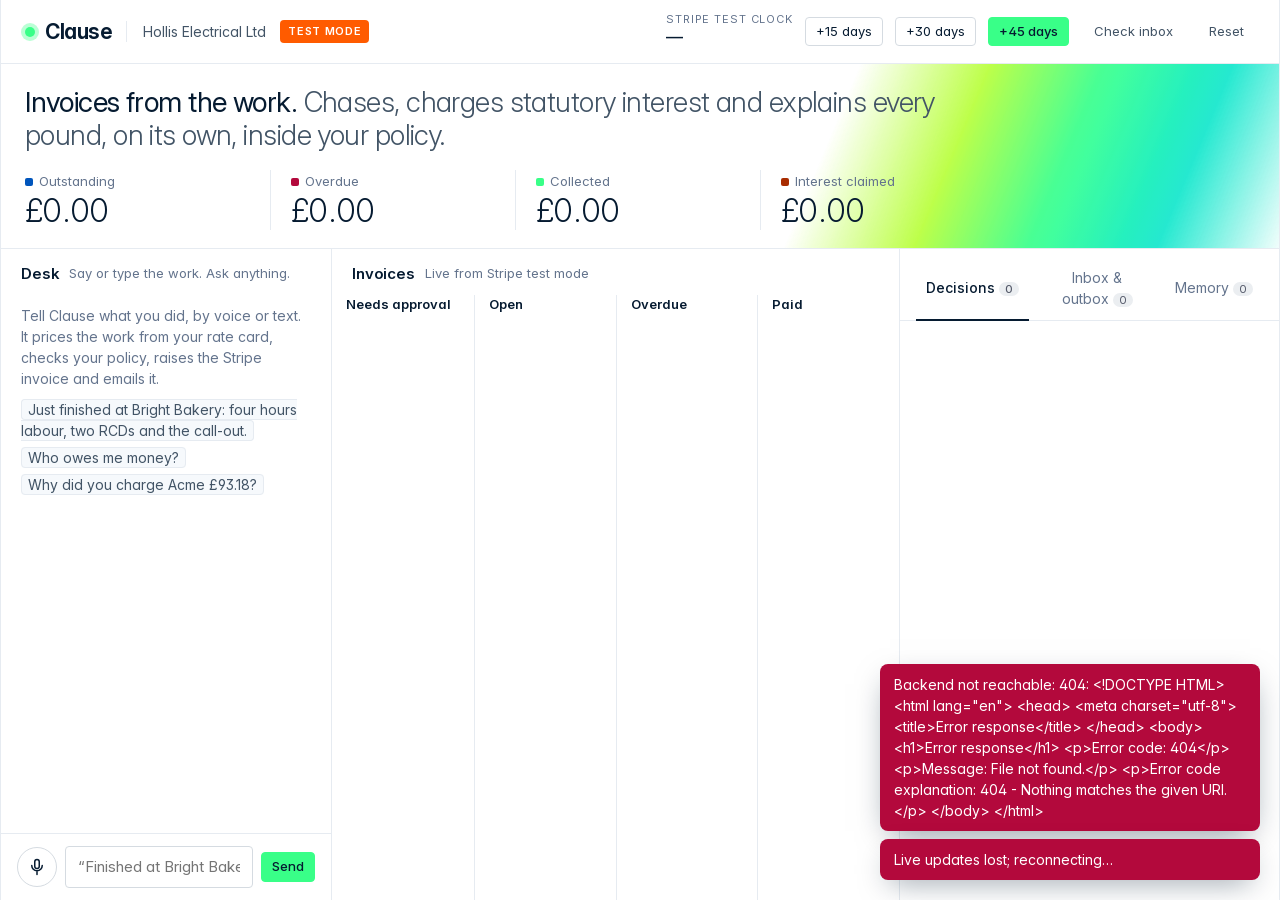
==== web/index.html @ f7844a79 "UI: Stripe-style white × neon dashboard (chat + voice, live invoice board, decisions, mail, memory, " ====
<!doctype html>
<html lang="en-GB">
<head>
  <meta charset="utf-8">
  <meta name="viewport" content="width=device-width, initial-scale=1">
  <title>Clause · Accounts receivable</title>
  <link rel="preload" href="fonts/InterVariable.woff2" as="font" type="font/woff2" crossorigin>
  <link rel="stylesheet" href="styles.css">
  <link rel="icon" href="data:image/svg+xml,<svg xmlns='http://www.w3.org/2000/svg' viewBox='0 0 16 16'><circle cx='8' cy='8' r='6' fill='%2339FF88'/></svg>">
</head>
<body>
<div class="app">
  <header class="top">
    <div class="frame">
      <div class="brand"><span class="dot"></span>Clause</div>
      <div class="business" id="business">Hollis Electrical Ltd</div>
      <span class="pill-test" title="Every pound moves in Stripe test mode">Test mode</span>
      <div class="modes" id="modes"></div>
      <div class="spacer"></div>
      <div class="clock">
        <div>
          <div class="clock-label">Stripe test clock</div>
          <div class="clock-date" id="clock">—</div>
        </div>
        <button class="btn btn-sm" data-advance="15">+15 days</button>
        <button class="btn btn-sm" data-advance="30">+30 days</button>
        <button class="btn btn-sm btn-primary" data-advance="45">+45 days</button>
      </div>
      <button class="btn btn-sm btn-ghost" id="poll">Check inbox</button>
      <button class="btn btn-sm btn-ghost" id="reset">Reset</button>
    </div>
    <div class="progress" id="progress"></div>
  </header>

  <section class="hero">
    <div class="ribbon"></div>
    <div class="frame">
      <h1 class="headline"><b>Invoices from the work.</b> <span>Chases, charges statutory interest and explains every pound, on its own, inside your policy.</span></h1>
      <div class="kpis">
        <div class="kpi" id="kpi-outstanding"><div class="kpi-label"><i style="background:var(--blue-text)"></i>Outstanding</div><div class="kpi-value">£0.00</div></div>
        <div class="kpi" id="kpi-overdue"><div class="kpi-label"><i style="background:var(--red-text)"></i>Overdue</div><div class="kpi-value">£0.00</div></div>
        <div class="kpi" id="kpi-collected"><div class="kpi-label"><i style="background:var(--neon)"></i>Collected</div><div class="kpi-value">£0.00</div></div>
        <div class="kpi" id="kpi-interest"><div class="kpi-label"><i style="background:var(--amber-text)"></i>Interest claimed</div><div class="kpi-value">£0.00</div></div>
      </div>
    </div>
  </section>

  <main class="main">
    <div class="frame">
      <section class="col">
        <div class="col-head"><span class="col-title">Desk</span><span class="col-sub">Say or type the work. Ask anything.</span></div>
        <div class="scroll"><div class="chat-list" id="chat"></div></div>
        <form class="composer" id="composer" autocomplete="off">
          <button type="button" class="mic" id="mic" title="Hold a voice note (en-GB)">
            <svg viewBox="0 0 24 24" fill="none" stroke="currentColor" stroke-width="2" stroke-linecap="round" stroke-linejoin="round"><rect x="9" y="2" width="6" height="12" rx="3"/><path d="M5 10a7 7 0 0 0 14 0M12 17v5"/></svg>
          </button>
          <input id="input" placeholder="“Finished at Bright Bakery, four hours labour…”">
          <button class="btn btn-primary btn-sm" type="submit">Send</button>
        </form>
      </section>

      <section class="col">
        <div class="col-head"><span class="col-title">Invoices</span><span class="col-sub">Live from Stripe test mode</span></div>
        <div class="board" id="board">
          <div class="lane" data-lane="approval"><div class="lane-head"><span class="lane-title">Needs approval</span><span class="lane-total" data-total></span></div><div class="scroll"><div class="lane-body" data-body></div></div></div>
          <div class="lane" data-lane="open"><div class="lane-head"><span class="lane-title">Open</span><span class="lane-total" data-total></span></div><div class="scroll"><div class="lane-body" data-body></div></div></div>
          <div class="lane" data-lane="overdue"><div class="lane-head"><span class="lane-title">Overdue</span><span class="lane-total" data-total></span></div><div class="scroll"><div class="lane-body" data-body></div></div></div>
          <div class="lane" data-lane="paid"><div class="lane-head"><span class="lane-title">Paid</span><span class="lane-total" data-total></span></div><div class="scroll"><div class="lane-body" data-body></div></div></div>
        </div>
      </section>

      <section class="col">
        <div class="tabs" id="tabs">
          <button class="tab on" data-tab="timeline">Decisions<span class="count" id="count-timeline">0</span></button>
          <button class="tab" data-tab="mail">Inbox &amp; outbox<span class="count" id="count-mail">0</span></button>
          <button class="tab" data-tab="memory">Memory<span class="count" id="count-memory">0</span></button>
        </div>
        <div class="scroll">
          <div class="pane" data-pane="timeline" id="timeline"></div>
          <div class="pane hidden" data-pane="mail">
            <form class="inject" id="inject">
              <div class="row"><span class="col-sub" style="flex:1">Simulate a customer email</span>
                <select id="inject-from" style="width:auto"></select></div>
              <textarea id="inject-body" placeholder="Please go ahead and invoice the extra 3 hours and the EICR."></textarea>
              <div class="row"><input id="inject-subject" placeholder="Subject" style="flex:1;border:1px solid var(--line-strong);border-radius:4px;padding:7px 9px;font-size:13px">
                <button class="btn btn-sm" type="submit">Send to inbox</button></div>
            </form>
            <div id="mail" style="display:flex;flex-direction:column;gap:10px"></div>
          </div>
          <div class="pane hidden" data-pane="memory">
            <form class="ask" id="ask">
              <div class="row"><select id="ask-cust" style="width:auto"></select><input id="ask-q" placeholder="Ask memory: did they promise a date?"></div>
              <div id="ask-hits" style="display:grid;gap:6px"></div>
            </form>
            <div id="memory"></div>
          </div>
        </div>
      </section>
    </div>
  </main>
</div>

<dialog id="why">
  <div class="dlg-head"><div class="dlg-q" id="why-q"></div><button class="btn btn-sm btn-ghost" id="why-close" style="margin-left:auto">Close</button></div>
  <div class="dlg-body" id="why-body"></div>
</dialog>
<div class="toasts" id="toasts"></div>

<script>
  if (new URLSearchParams(location.search).has("mock")) document.write('<script src="mock.js"><\/script>');
</script>
<script src="app.js"></script>
</body>
</html>
---- web/styles.css ----
@font-face {
  font-family: "Inter var";
  src: url("fonts/InterVariable.woff2") format("woff2");
  font-weight: 100 900;
  font-display: swap;
}

:root {
  --bg: #FFFFFF; --bg-soft: #F6F9FC;
  --ink: #061B31; --ink-2: #425466; --muted: #64748D;
  --line: #E6EBF1; --line-strong: #D5DBE1;
  --neon: #39FF88; --neon-hover: #1FF076; --neon-glow: rgba(57,255,136,.35); --neon-soft: #E9FFF2;
  --green-text: #00794A;
  --lime: #B6FF3B; --aqua: #00E0C6;
  --blue-bg: #E0F0FF;  --blue-text: #0055BC;
  --red-bg: #FFE7F2;   --red-text: #B3093C;
  --amber-bg: #FCEDB9; --amber-text: #A82C00;
  --grey-bg: #EBEEF1;  --grey-text: #545969;
  --test: #FF5B00;
  --radius: 4px; --radius-card: 8px;
  --shadow-card: 0 0 0 1px rgba(6,27,49,.06), 0 2px 6px rgba(6,27,49,.06), 0 12px 24px -12px rgba(6,27,49,.12);
  --font: "Inter var", Inter, -apple-system, "Segoe UI", system-ui, sans-serif;
  --mono: ui-monospace, "SF Mono", Consolas, monospace;
  --header-h: 64px;
}

* { box-sizing: border-box; }
html, body { height: 100%; }
body {
  margin: 0; background: var(--bg); color: var(--ink);
  font: 400 15px/1.5 var(--font); font-feature-settings: "cv11", "ss01";
  -webkit-font-smoothing: antialiased; overflow: hidden;
}
button, input, select, textarea { font: inherit; color: inherit; }
a { color: var(--green-text); text-decoration: none; }
a:hover { text-decoration: underline; }
.money, .num { font-variant-numeric: tabular-nums; }
.money { font-weight: 500; }
.muted { color: var(--muted); }
.hidden { display: none !important; }

/* ---- shell: Stripe-style hairline frame ---- */
.app { display: grid; grid-template-rows: var(--header-h) auto 1fr; height: 100vh; }
.frame { max-width: 1600px; margin: 0 auto; width: 100%; border-left: 1px solid var(--line); border-right: 1px solid var(--line); }

/* ---- header ---- */
.top { border-bottom: 1px solid var(--line); background: rgba(255,255,255,.86); backdrop-filter: blur(8px); position: relative; z-index: 5; }
.top .frame { height: 100%; display: flex; align-items: center; gap: 20px; padding: 0 24px; }
.brand { display: flex; align-items: center; gap: 10px; font-weight: 650; font-size: 21px; letter-spacing: -0.02em; }
.brand .dot { width: 10px; height: 10px; border-radius: 50%; background: var(--neon); box-shadow: 0 0 0 4px var(--neon-glow); }
.business { color: var(--ink-2); font-size: 14px; padding-left: 16px; border-left: 1px solid var(--line); }
.pill-test { background: var(--test); color: #fff; font-size: 11px; font-weight: 600; letter-spacing: .06em; text-transform: uppercase; padding: 3px 8px; border-radius: var(--radius); }
.modes { display: flex; gap: 6px; }
.mode { font-size: 11px; color: var(--grey-text); background: var(--grey-bg); padding: 2px 7px; border-radius: var(--radius); font-family: var(--mono); }
.mode.on { background: var(--neon-soft); color: var(--green-text); }
.spacer { flex: 1; }
.clock { display: flex; align-items: center; gap: 12px; }
.clock-label { font-size: 11px; text-transform: uppercase; letter-spacing: .08em; color: var(--muted); line-height: 1.1; }
.clock-date { font-size: 20px; font-weight: 500; letter-spacing: -0.01em; font-variant-numeric: tabular-nums; }
.btn { border: 1px solid var(--line-strong); background: #fff; border-radius: var(--radius); padding: 7px 12px; font-size: 14px; cursor: pointer; white-space: nowrap; transition: box-shadow .15s, background .15s, border-color .15s; }
.btn:hover { border-color: var(--ink-2); }
.btn:disabled { opacity: .5; cursor: progress; }
.btn-primary { background: var(--neon); border-color: var(--neon); color: var(--ink); font-weight: 500; }
.btn-primary:hover { background: var(--neon-hover); border-color: var(--neon-hover); box-shadow: 0 0 0 4px var(--neon-glow); }
.btn-ghost { border-color: transparent; background: transparent; color: var(--ink-2); }
.btn-ghost:hover { background: var(--bg-soft); border-color: transparent; }
.btn-sm { padding: 4px 10px; font-size: 13px; }
.progress { position: absolute; left: 0; right: 0; bottom: -1px; height: 2px; overflow: hidden; }
.progress.on::after { content: ""; position: absolute; inset: 0; width: 40%; background: linear-gradient(90deg, transparent, var(--neon), var(--aqua), transparent); animation: slide 1.1s ease-in-out infinite; }
@keyframes slide { from { transform: translateX(-100%); } to { transform: translateX(260%); } }

/* ---- hero band ---- */
.hero { border-bottom: 1px solid var(--line); position: relative; overflow: hidden; }
.hero .frame { position: relative; padding: 22px 24px 18px; }
.ribbon { position: absolute; top: -200px; right: -160px; width: 820px; height: 480px; pointer-events: none;
  background: linear-gradient(115deg, transparent 30%, var(--lime) 44%, var(--neon) 56%, var(--aqua) 70%, transparent 84%);
  transform: skewY(-14deg); opacity: .85; filter: saturate(1.1); }
.headline { position: relative; font-size: 28px; line-height: 1.18; font-weight: 300; letter-spacing: -0.02em; max-width: 920px; margin: 0 0 18px; }
.headline b { font-weight: 400; color: var(--ink); }
.headline span { color: var(--ink-2); }
.kpis { position: relative; display: grid; grid-template-columns: repeat(4, minmax(0, 1fr)); max-width: 980px; }
.kpi { padding: 2px 20px 0; border-left: 1px solid var(--line); }
.kpi:first-child { padding-left: 0; border-left: 0; }
.kpi-label { font-size: 13px; color: var(--muted); display: flex; align-items: center; gap: 6px; }
.kpi-label i { width: 8px; height: 8px; border-radius: 2px; display: inline-block; }
.kpi-value { font-size: 32px; font-weight: 300; letter-spacing: -0.02em; font-variant-numeric: tabular-nums; line-height: 1.2; }
.kpi.flash .kpi-value { animation: kpiflash .9s ease-out; }
@keyframes kpiflash { 0% { text-shadow: 0 0 0 transparent; color: var(--green-text); } 100% { color: var(--ink); } }

/* ---- main grid ---- */
.main { min-height: 0; }
.main .frame { height: 100%; display: grid; grid-template-columns: 380px minmax(0, 1fr) 420px; }
.col { min-height: 0; display: flex; flex-direction: column; border-left: 1px solid var(--line); }
.col:first-child { border-left: 0; }
.col-head { display: flex; align-items: center; gap: 10px; padding: 14px 20px 10px; }
.col-title { font-size: 15px; font-weight: 600; letter-spacing: -0.01em; }
.col-sub { font-size: 13px; color: var(--muted); }
.scroll { overflow-y: auto; min-height: 0; flex: 1; }
.scroll::-webkit-scrollbar { width: 8px; }
.scroll::-webkit-scrollbar-thumb { background: var(--line); border-radius: 8px; }

/* ---- chat ---- */
.chat-list { padding: 4px 20px 16px; display: flex; flex-direction: column; gap: 10px; }
.msg { max-width: 92%; padding: 10px 13px; border-radius: 10px; font-size: 14px; line-height: 1.45; white-space: pre-wrap; animation: rise .25s ease-out; }
.msg.user { align-self: flex-end; background: var(--ink); color: #fff; border-bottom-right-radius: 3px; }
.msg.user .via { display: block; font-size: 11px; opacity: .65; margin-bottom: 2px; }
.msg.agent { align-self: flex-start; background: var(--bg-soft); border: 1px solid var(--line); border-bottom-left-radius: 3px; }
.msg.agent.thinking { color: var(--muted); }
.msg .inline-card { margin-top: 8px; }
.empty-chat { color: var(--muted); font-size: 14px; padding: 6px 0; }
.empty-chat code { font-family: var(--font); background: var(--bg-soft); border: 1px solid var(--line); padding: 1px 6px; border-radius: var(--radius); color: var(--ink-2); }
.composer { border-top: 1px solid var(--line); padding: 12px 16px; display: flex; gap: 8px; align-items: center; }
.composer input { flex: 1; min-width: 0; border: 1px solid var(--line-strong); border-radius: var(--radius); padding: 9px 12px; outline: none; }
.composer input:focus { border-color: var(--ink-2); box-shadow: 0 0 0 3px rgba(6,27,49,.06); }
.mic { width: 40px; height: 40px; border-radius: 50%; border: 1px solid var(--line-strong); background: #fff; cursor: pointer; display: grid; place-items: center; flex: none; transition: box-shadow .2s; }
.mic svg { width: 18px; height: 18px; }
.mic.on { background: var(--neon); border-color: var(--neon); animation: ring 1.2s ease-out infinite; }
@keyframes ring { 0% { box-shadow: 0 0 0 0 var(--neon-glow); } 100% { box-shadow: 0 0 0 14px rgba(57,255,136,0); } }

/* ---- board ---- */
.board { flex: 1; min-height: 0; display: grid; grid-template-columns: repeat(4, minmax(0, 1fr)); }
.lane { min-height: 0; display: flex; flex-direction: column; border-left: 1px solid var(--line); }
.lane:first-child { border-left: 0; }
.lane-head { display: flex; align-items: baseline; gap: 8px; padding: 0 14px 10px; }
.lane-title { font-size: 13px; font-weight: 600; }
.lane-total { margin-left: auto; font-size: 13px; color: var(--muted); font-variant-numeric: tabular-nums; }
.lane-body { padding: 2px 12px 16px; display: flex; flex-direction: column; gap: 10px; }
.lane-empty { font-size: 13px; color: var(--muted); padding: 10px 2px; border-top: 1px dashed var(--line); }

.card { background: #fff; border-radius: var(--radius-card); box-shadow: var(--shadow-card); padding: 13px 14px; font-size: 13px; position: relative; }
.card.glow { animation: glow 1.6s ease-out; }
@keyframes glow { 0% { box-shadow: 0 0 0 2px var(--neon), 0 0 24px 4px var(--neon-glow); } 100% { box-shadow: var(--shadow-card); } }
.card-top { display: flex; align-items: center; gap: 6px; margin-bottom: 4px; }
.card-cust { font-weight: 600; font-size: 14px; letter-spacing: -0.01em; overflow: hidden; text-overflow: ellipsis; white-space: nowrap; }
.card-amount { font-size: 22px; font-weight: 400; letter-spacing: -0.02em; font-variant-numeric: tabular-nums; margin: 2px 0 4px; }
.card-meta { color: var(--muted); font-size: 12px; display: flex; flex-wrap: wrap; gap: 4px 10px; }
.card-links { display: flex; gap: 12px; margin-top: 8px; font-size: 12px; }
.card-note { margin-top: 8px; font-size: 12px; color: var(--ink-2); background: var(--bg-soft); border-radius: var(--radius); padding: 6px 8px; }
.card-reasons { margin: 6px 0 0; padding-left: 16px; color: var(--ink-2); font-size: 12px; }
.card-actions { display: flex; gap: 8px; margin-top: 10px; }
.formula { font-family: var(--mono); font-size: 11.5px; color: var(--ink-2); margin-top: 6px; line-height: 1.4; }

.pill { display: inline-flex; align-items: center; gap: 4px; font-size: 12px; font-weight: 500; border-radius: var(--radius); padding: 1px 7px; white-space: nowrap; }
.pill::before { content: ""; width: 6px; height: 6px; border-radius: 50%; background: currentColor; opacity: .8; }
.pill.paid { background: var(--neon-soft); color: var(--green-text); }
.pill.open { background: var(--blue-bg); color: var(--blue-text); }
.pill.overdue { background: var(--red-bg); color: var(--red-text); }
.pill.approval { background: var(--amber-bg); color: var(--amber-text); }
.pill.hold, .pill.draft, .pill.void { background: var(--grey-bg); color: var(--grey-text); }
.tag { font-size: 11px; color: var(--ink-2); border: 1px solid var(--line); border-radius: var(--radius); padding: 0 6px; white-space: nowrap; }
.chip { font-family: var(--mono); font-size: 11px; border-radius: var(--radius); padding: 1px 6px; white-space: nowrap; }
.chip.auto { background: var(--neon-soft); color: var(--green-text); }
.chip.needs_approval { background: var(--amber-bg); color: var(--amber-text); }
.chip.hold { background: var(--blue-bg); color: var(--blue-text); }
.chip.deny { background: var(--red-bg); color: var(--red-text); }
.chip.none { background: var(--grey-bg); color: var(--grey-text); }

/* ---- right column tabs ---- */
.tabs { display: flex; gap: 2px; padding: 10px 16px 0; border-bottom: 1px solid var(--line); }
.tab { border: 0; background: none; padding: 8px 10px 10px; font-size: 14px; color: var(--muted); cursor: pointer; border-bottom: 2px solid transparent; margin-bottom: -1px; }
.tab.on { color: var(--ink); border-bottom-color: var(--ink); font-weight: 500; }
.tab .count { font-size: 11px; background: var(--grey-bg); color: var(--grey-text); border-radius: 10px; padding: 0 6px; margin-left: 4px; }
.pane { padding: 12px 16px 20px; display: flex; flex-direction: column; gap: 10px; }

.event { border-bottom: 1px solid var(--line); padding: 4px 2px 12px; animation: rise .3s ease-out; }
.event:last-child { border-bottom: 0; }
.event-top { display: flex; align-items: center; gap: 8px; }
.actor { width: 24px; height: 24px; border-radius: 6px; display: grid; place-items: center; font-size: 13px; background: var(--bg-soft); border: 1px solid var(--line); flex: none; }
.event-sum { font-weight: 500; font-size: 13.5px; line-height: 1.35; }
.event-meta { display: flex; flex-wrap: wrap; align-items: center; gap: 5px; margin: 6px 0 0 32px; }
.event-body { margin: 6px 0 0 32px; font-size: 12.5px; color: var(--ink-2); }
.quote { border-left: 2px solid var(--neon); padding: 2px 0 2px 9px; margin: 6px 0 0 32px; font-size: 12.5px; color: var(--ink-2); font-style: italic; }
.why-btn { margin-left: auto; }
.when { font-size: 11.5px; color: var(--muted); font-variant-numeric: tabular-nums; }

.mail { border: 1px solid var(--line); border-radius: var(--radius-card); padding: 10px 12px; font-size: 13px; animation: rise .3s ease-out; }
.mail-top { display: flex; gap: 8px; align-items: center; }
.dir { font-size: 11px; font-weight: 600; border-radius: var(--radius); padding: 1px 6px; }
.dir.in { background: var(--blue-bg); color: var(--blue-text); }
.dir.out { background: var(--neon-soft); color: var(--green-text); }
.mail-subj { font-weight: 500; overflow: hidden; text-overflow: ellipsis; white-space: nowrap; }
.mail-who { font-size: 12px; color: var(--muted); }
.mail-body { margin-top: 6px; white-space: pre-wrap; color: var(--ink-2); font-size: 12.5px; max-height: 4.4em; overflow: hidden; cursor: pointer; }
.mail-body.open { max-height: none; }
.inject { border: 1px dashed var(--line-strong); border-radius: var(--radius-card); padding: 10px 12px; display: grid; gap: 8px; }
.inject textarea, .inject select, .ask input, .ask select { border: 1px solid var(--line-strong); border-radius: var(--radius); padding: 7px 9px; font-size: 13px; width: 100%; }
.inject textarea { min-height: 54px; resize: vertical; }
.row { display: flex; gap: 8px; align-items: center; }

.mem { display: grid; grid-template-columns: 68px 1fr; gap: 8px; font-size: 12.5px; padding: 6px 0; border-bottom: 1px solid var(--line); animation: rise .3s ease-out; }
.op { font-family: var(--mono); font-size: 11px; border-radius: var(--radius); padding: 1px 6px; text-align: center; height: fit-content; }
.op.remember { background: var(--neon-soft); color: var(--green-text); }
.op.recall { background: var(--blue-bg); color: var(--blue-text); }
.op.improve { background: var(--amber-bg); color: var(--amber-text); }
.op.forget { background: var(--red-bg); color: var(--red-text); }
.mem-cust { font-weight: 500; }
.mem-detail { color: var(--ink-2); overflow-wrap: anywhere; }
.ask { display: grid; gap: 8px; padding: 10px 12px; border: 1px solid var(--line); border-radius: var(--radius-card); background: var(--bg-soft); }
.hit { font-size: 12.5px; color: var(--ink-2); border-left: 2px solid var(--aqua); padding-left: 8px; }

/* ---- why modal ---- */
dialog { border: 0; border-radius: 12px; padding: 0; width: min(720px, 92vw); box-shadow: 0 30px 80px -20px rgba(6,27,49,.35), 0 0 0 1px rgba(6,27,49,.06); }
dialog::backdrop { background: rgba(6,27,49,.25); backdrop-filter: blur(2px); }
.dlg-head { padding: 18px 22px 0; display: flex; align-items: flex-start; gap: 12px; }
.dlg-q { font-size: 20px; font-weight: 300; letter-spacing: -0.02em; line-height: 1.25; }
.dlg-body { padding: 14px 22px 22px; max-height: 70vh; overflow-y: auto; }
.answer { font-size: 15px; line-height: 1.55; white-space: pre-wrap; border-left: 3px solid var(--neon); padding-left: 14px; }
.dlg-section { margin-top: 18px; font-size: 12px; text-transform: uppercase; letter-spacing: .08em; color: var(--muted); }
.rec { font-size: 12.5px; color: var(--ink-2); padding: 6px 0; border-bottom: 1px solid var(--line); }

/* ---- toasts ---- */
.toasts { position: fixed; right: 20px; bottom: 20px; display: flex; flex-direction: column; gap: 8px; z-index: 50; }
.toast { background: var(--ink); color: #fff; padding: 10px 14px; border-radius: 8px; font-size: 14px; box-shadow: 0 10px 30px -10px rgba(6,27,49,.5); animation: rise .25s ease-out; max-width: 380px; }
.toast.money { background: var(--neon); color: var(--ink); font-weight: 500; }
.toast.error { background: var(--red-text); }

@keyframes rise { from { opacity: 0; transform: translateY(6px); } to { opacity: 1; transform: none; } }
@media (prefers-reduced-motion: reduce) { *, *::before, *::after { animation: none !important; transition: none !important; } }
@media (max-width: 1200px) {
  body { overflow: auto; }
  .app { height: auto; }
  .main .frame { grid-template-columns: 1fr; }
  .col { border-left: 0; border-top: 1px solid var(--line); max-height: 80vh; }
  .board { grid-template-columns: repeat(2, minmax(0, 1fr)); }
  .kpis { grid-template-columns: repeat(2, minmax(0, 1fr)); row-gap: 12px; }
}

/* ---- layout tightening (1440 px recordings) ---- */
.top .frame { gap: 14px; }
.business, .pill-test, .mode, .clock-date, .clock-label, .btn, .lane-title, .lane-total { white-space: nowrap; }
.clock-date { font-size: 17px; }
.main .frame { grid-template-columns: 330px minmax(0, 1fr) 380px; }
.card { padding: 12px; }
.card-cust { white-space: normal; overflow: visible; line-height: 1.25; }
.card-top { align-items: flex-start; }
.card-amount { font-size: 20px; }
.card-links { flex-wrap: wrap; gap: 4px 10px; }
.lane-head { flex-wrap: wrap; }
.lane-total { font-size: 12px; }
@media (max-width: 1560px) { .modes { display: none; } }
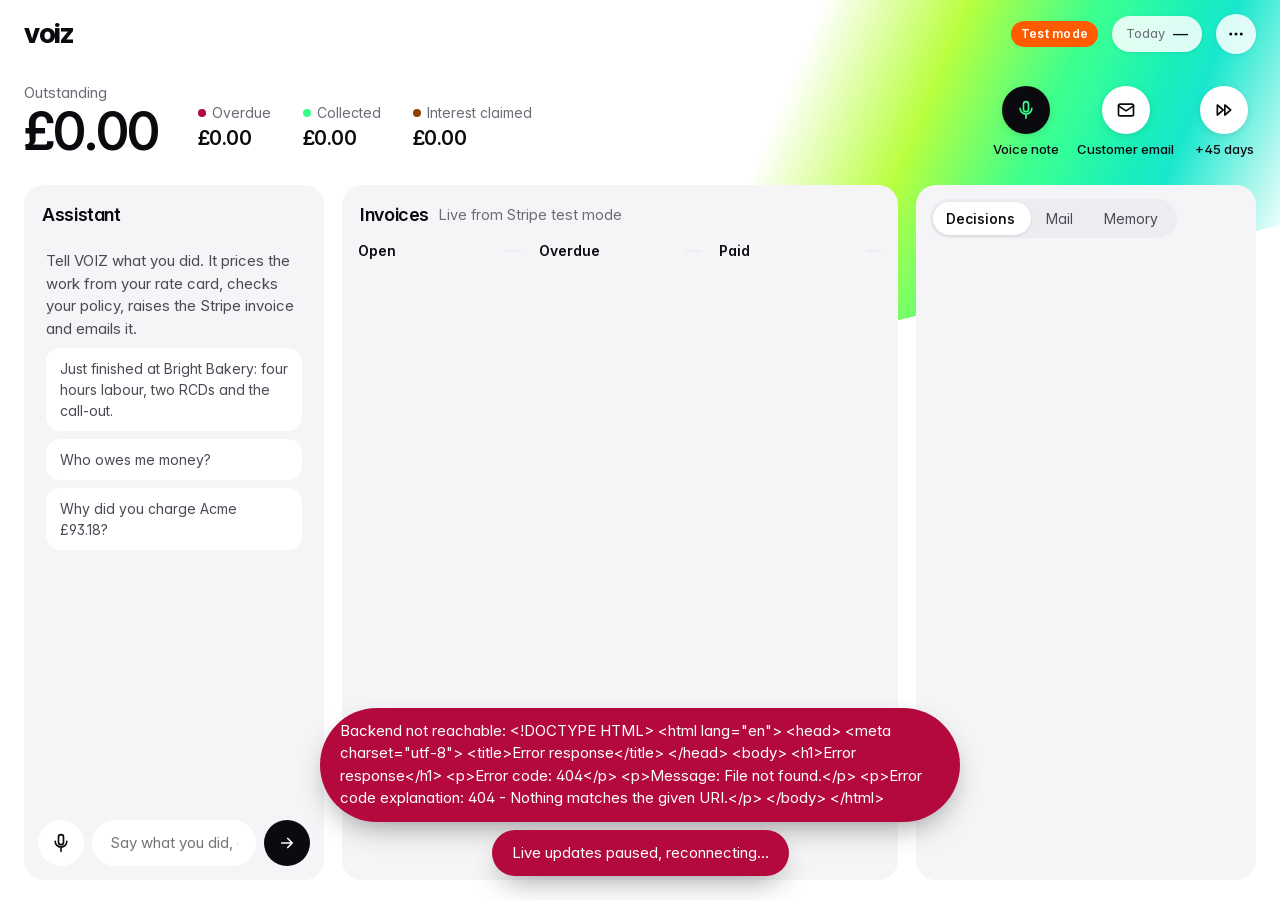
==== commit 795051d6: "UI v2: voiz wordmark, neon gradient strip, calmer three-column layout Assistant | Invoices (approval" ====
--- a/web/index.html
+++ b/web/index.html
@@ -3,108 +3,119 @@
 <head>
   <meta charset="utf-8">
   <meta name="viewport" content="width=device-width, initial-scale=1">
-  <title>Clause · Accounts receivable</title>
+  <title>VOIZ · Accounts receivable</title>
   <link rel="preload" href="fonts/InterVariable.woff2" as="font" type="font/woff2" crossorigin>
   <link rel="stylesheet" href="styles.css">
-  <link rel="icon" href="data:image/svg+xml,<svg xmlns='http://www.w3.org/2000/svg' viewBox='0 0 16 16'><circle cx='8' cy='8' r='6' fill='%2339FF88'/></svg>">
+  <link rel="icon" href="data:image/svg+xml,<svg xmlns='http://www.w3.org/2000/svg' viewBox='0 0 32 32'><rect width='32' height='32' rx='7' fill='%230B0B0F'/><text x='16' y='23' text-anchor='middle' font-family='Inter,Segoe UI,Arial' font-weight='800' font-size='21' fill='%2339FF88'>v</text></svg>">
 </head>
 <body>
+<div class="ribbon" aria-hidden="true"></div>
 <div class="app">
-  <header class="top">
-    <div class="frame">
-      <div class="brand"><span class="dot"></span>Clause</div>
-      <div class="business" id="business">Hollis Electrical Ltd</div>
-      <span class="pill-test" title="Every pound moves in Stripe test mode">Test mode</span>
-      <div class="modes" id="modes"></div>
-      <div class="spacer"></div>
-      <div class="clock">
-        <div>
-          <div class="clock-label">Stripe test clock</div>
-          <div class="clock-date" id="clock">—</div>
-        </div>
-        <button class="btn btn-sm" data-advance="15">+15 days</button>
-        <button class="btn btn-sm" data-advance="30">+30 days</button>
-        <button class="btn btn-sm btn-primary" data-advance="45">+45 days</button>
-      </div>
-      <button class="btn btn-sm btn-ghost" id="poll">Check inbox</button>
-      <button class="btn btn-sm btn-ghost" id="reset">Reset</button>
+  <header class="bar">
+    <div class="brand"><span class="wordmark" aria-label="VOIZ">voiz</span><span class="biz" id="business"></span></div>
+    <div class="grow"></div>
+    <span class="test" title="Every pound moves in Stripe test mode">Test mode</span>
+    <div class="clock-pill" title="Stripe Test Clock: simulated date"><small>Today</small><span id="clock">—</span></div>
+    <button class="icon-btn" id="menu-btn" aria-haspopup="menu" aria-expanded="false" aria-label="More">
+      <svg viewBox="0 0 24 24" fill="currentColor" aria-hidden="true"><circle cx="5" cy="12" r="2"/><circle cx="12" cy="12" r="2"/><circle cx="19" cy="12" r="2"/></svg>
+    </button>
+    <div class="menu" id="menu" role="menu" hidden>
+      <button role="menuitem" id="m-inbox">Check inbox now</button>
+      <button role="menuitem" data-advance="15">Skip ahead 15 days</button>
+      <button role="menuitem" data-advance="30">Skip ahead 30 days</button>
+      <button role="menuitem" id="m-reset">Reset demo</button>
+      <div class="status" id="status"></div>
     </div>
-    <div class="progress" id="progress"></div>
   </header>
 
-  <section class="hero">
-    <div class="ribbon"></div>
-    <div class="frame">
-      <h1 class="headline"><b>Invoices from the work.</b> <span>Chases, charges statutory interest and explains every pound, on its own, inside your policy.</span></h1>
-      <div class="kpis">
-        <div class="kpi" id="kpi-outstanding"><div class="kpi-label"><i style="background:var(--blue-text)"></i>Outstanding</div><div class="kpi-value">£0.00</div></div>
-        <div class="kpi" id="kpi-overdue"><div class="kpi-label"><i style="background:var(--red-text)"></i>Overdue</div><div class="kpi-value">£0.00</div></div>
-        <div class="kpi" id="kpi-collected"><div class="kpi-label"><i style="background:var(--neon)"></i>Collected</div><div class="kpi-value">£0.00</div></div>
-        <div class="kpi" id="kpi-interest"><div class="kpi-label"><i style="background:var(--amber-text)"></i>Interest claimed</div><div class="kpi-value">£0.00</div></div>
-      </div>
+  <section class="hero" aria-label="Summary">
+    <div>
+      <div class="hero-label">Outstanding</div>
+      <div class="hero-value" id="kpi-outstanding">£0.00</div>
+    </div>
+    <div class="stats">
+      <div><div class="stat-label"><i style="background:var(--red)"></i>Overdue</div><div class="stat-value" id="kpi-overdue">£0.00</div></div>
+      <div><div class="stat-label"><i style="background:var(--neon)"></i>Collected</div><div class="stat-value" id="kpi-collected">£0.00</div></div>
+      <div><div class="stat-label"><i style="background:var(--amber)"></i>Interest claimed</div><div class="stat-value" id="kpi-interest">£0.00</div></div>
+    </div>
+    <div class="actions">
+      <button class="act primary" id="act-voice"><span class="act-ic"><svg viewBox="0 0 24 24" fill="none" stroke="currentColor" stroke-width="2" stroke-linecap="round" aria-hidden="true"><rect x="9" y="2" width="6" height="12" rx="3"/><path d="M5 10a7 7 0 0 0 14 0M12 17v5"/></svg></span>Voice note</button>
+      <button class="act" id="act-email"><span class="act-ic"><svg viewBox="0 0 24 24" fill="none" stroke="currentColor" stroke-width="2" stroke-linecap="round" stroke-linejoin="round" aria-hidden="true"><rect x="3" y="5" width="18" height="14" rx="2"/><path d="m3 7 9 6 9-6"/></svg></span>Customer email</button>
+      <button class="act" data-advance="45"><span class="act-ic"><svg viewBox="0 0 24 24" fill="none" stroke="currentColor" stroke-width="2" stroke-linecap="round" stroke-linejoin="round" aria-hidden="true"><path d="m4 6 7 6-7 6zM13 6l7 6-7 6z"/></svg></span>+45 days</button>
     </div>
   </section>
 
-  <main class="main">
-    <div class="frame">
-      <section class="col">
-        <div class="col-head"><span class="col-title">Desk</span><span class="col-sub">Say or type the work. Ask anything.</span></div>
-        <div class="scroll"><div class="chat-list" id="chat"></div></div>
-        <form class="composer" id="composer" autocomplete="off">
-          <button type="button" class="mic" id="mic" title="Hold a voice note (en-GB)">
-            <svg viewBox="0 0 24 24" fill="none" stroke="currentColor" stroke-width="2" stroke-linecap="round" stroke-linejoin="round"><rect x="9" y="2" width="6" height="12" rx="3"/><path d="M5 10a7 7 0 0 0 14 0M12 17v5"/></svg>
-          </button>
-          <input id="input" placeholder="“Finished at Bright Bakery, four hours labour…”">
-          <button class="btn btn-primary btn-sm" type="submit">Send</button>
-        </form>
-      </section>
+  <div class="cols three">
+    <section class="panel" aria-labelledby="desk-title">
+      <div class="panel-head"><h2 id="desk-title">Assistant</h2></div>
+      <div class="scroll"><div class="chat" id="chat" aria-live="polite"></div></div>
+      <form class="composer" id="composer" autocomplete="off">
+        <button type="button" class="mic" id="mic" aria-label="Record a voice note">
+          <svg viewBox="0 0 24 24" fill="none" stroke="currentColor" stroke-width="2" stroke-linecap="round" aria-hidden="true"><rect x="9" y="2" width="6" height="12" rx="3"/><path d="M5 10a7 7 0 0 0 14 0M12 17v5"/></svg>
+        </button>
+        <label class="sr" for="input">Message</label>
+        <input id="input" placeholder="Say what you did, or ask">
+        <button class="send" type="submit" aria-label="Send">
+          <svg viewBox="0 0 24 24" fill="none" stroke="currentColor" stroke-width="2.2" stroke-linecap="round" stroke-linejoin="round" aria-hidden="true"><path d="M5 12h14M13 6l6 6-6 6"/></svg>
+        </button>
+      </form>
+    </section>
 
-      <section class="col">
-        <div class="col-head"><span class="col-title">Invoices</span><span class="col-sub">Live from Stripe test mode</span></div>
-        <div class="board" id="board">
-          <div class="lane" data-lane="approval"><div class="lane-head"><span class="lane-title">Needs approval</span><span class="lane-total" data-total></span></div><div class="scroll"><div class="lane-body" data-body></div></div></div>
-          <div class="lane" data-lane="open"><div class="lane-head"><span class="lane-title">Open</span><span class="lane-total" data-total></span></div><div class="scroll"><div class="lane-body" data-body></div></div></div>
-          <div class="lane" data-lane="overdue"><div class="lane-head"><span class="lane-title">Overdue</span><span class="lane-total" data-total></span></div><div class="scroll"><div class="lane-body" data-body></div></div></div>
-          <div class="lane" data-lane="paid"><div class="lane-head"><span class="lane-title">Paid</span><span class="lane-total" data-total></span></div><div class="scroll"><div class="lane-body" data-body></div></div></div>
+    <section class="panel" aria-labelledby="inv-title">
+      <div class="panel-head"><h2 id="inv-title">Invoices</h2><span class="d-sub">Live from Stripe test mode</span></div>
+      <div class="approvals-strip" id="approvals"></div>
+      <div class="board" id="board">
+        <div class="lane" data-lane="open"><div class="lane-head"><span>Open</span><span class="lane-n" data-n></span></div><div class="lane-body" data-body></div></div>
+        <div class="lane" data-lane="overdue"><div class="lane-head"><span>Overdue</span><span class="lane-n" data-n></span></div><div class="lane-body" data-body></div></div>
+        <div class="lane" data-lane="paid"><div class="lane-head"><span>Paid</span><span class="lane-n" data-n></span></div><div class="lane-body" data-body></div></div>
+      </div>
+    </section>
+
+    <section class="panel side" aria-label="Activity, mail and memory">
+      <div class="seg" role="tablist" id="tabs">
+        <button role="tab" aria-selected="true" data-tab="activity">Decisions<span class="n" id="n-activity"></span></button>
+        <button role="tab" aria-selected="false" data-tab="mail">Mail<span class="n" id="n-mail"></span></button>
+        <button role="tab" aria-selected="false" data-tab="memory">Memory<span class="n" id="n-memory"></span></button>
+      </div>
+      <div class="pane" data-pane="activity">
+        <div class="scroll"><ul class="list" id="activity"></ul></div>
+      </div>
+      <div class="pane" data-pane="mail" hidden>
+        <div class="scroll">
+          <form class="card-form" id="inject">
+            <label>From customer<select id="inject-from"></select></label>
+            <label>Email<textarea id="inject-body" placeholder="Please go ahead and invoice the extra 3 hours and the EICR."></textarea></label>
+            <button class="btn neon sm" type="submit" style="justify-self:start">Deliver to inbox</button>
+          </form>
+          <ul class="list" id="mail"></ul>
         </div>
-      </section>
-
-      <section class="col">
-        <div class="tabs" id="tabs">
-          <button class="tab on" data-tab="timeline">Decisions<span class="count" id="count-timeline">0</span></button>
-          <button class="tab" data-tab="mail">Inbox &amp; outbox<span class="count" id="count-mail">0</span></button>
-          <button class="tab" data-tab="memory">Memory<span class="count" id="count-memory">0</span></button>
+      </div>
+      <div class="pane" data-pane="memory" hidden>
+        <div class="scroll">
+          <form class="card-form" id="ask">
+            <label>Customer<select id="ask-cust"></select></label>
+            <label>Ask memory<input id="ask-q" placeholder="Did they promise a date?"></label>
+            <div id="ask-hits" style="display:grid;gap:6px"></div>
+          </form>
+          <ul class="list" id="memory"></ul>
         </div>
-        <div class="scroll">
-          <div class="pane" data-pane="timeline" id="timeline"></div>
-          <div class="pane hidden" data-pane="mail">
-            <form class="inject" id="inject">
-              <div class="row"><span class="col-sub" style="flex:1">Simulate a customer email</span>
-                <select id="inject-from" style="width:auto"></select></div>
-              <textarea id="inject-body" placeholder="Please go ahead and invoice the extra 3 hours and the EICR."></textarea>
-              <div class="row"><input id="inject-subject" placeholder="Subject" style="flex:1;border:1px solid var(--line-strong);border-radius:4px;padding:7px 9px;font-size:13px">
-                <button class="btn btn-sm" type="submit">Send to inbox</button></div>
-            </form>
-            <div id="mail" style="display:flex;flex-direction:column;gap:10px"></div>
-          </div>
-          <div class="pane hidden" data-pane="memory">
-            <form class="ask" id="ask">
-              <div class="row"><select id="ask-cust" style="width:auto"></select><input id="ask-q" placeholder="Ask memory: did they promise a date?"></div>
-              <div id="ask-hits" style="display:grid;gap:6px"></div>
-            </form>
-            <div id="memory"></div>
-          </div>
-        </div>
-      </section>
-    </div>
-  </main>
+      </div>
+    </section>
+  </div>
 </div>
 
-<dialog id="why">
-  <div class="dlg-head"><div class="dlg-q" id="why-q"></div><button class="btn btn-sm btn-ghost" id="why-close" style="margin-left:auto">Close</button></div>
-  <div class="dlg-body" id="why-body"></div>
-</dialog>
-<div class="toasts" id="toasts"></div>
+<div class="scrim" id="scrim" hidden></div>
+<aside class="drawer" id="drawer" role="dialog" aria-modal="true" aria-labelledby="drawer-title" hidden>
+  <div class="drawer-head">
+    <div class="d-sub" id="drawer-title"></div>
+    <div class="grow"></div>
+    <button class="icon-btn" id="drawer-close" aria-label="Close">
+      <svg viewBox="0 0 24 24" fill="none" stroke="currentColor" stroke-width="2.2" stroke-linecap="round" aria-hidden="true"><path d="M6 6l12 12M18 6 6 18"/></svg>
+    </button>
+  </div>
+  <div class="drawer-body" id="drawer-body"></div>
+</aside>
+<div class="toasts" id="toasts" aria-live="polite"></div>
 
 <script>
   if (new URLSearchParams(location.search).has("mock")) document.write('<script src="mock.js"><\/script>');
--- a/web/styles.css
+++ b/web/styles.css
@@ -6,235 +6,269 @@
 }
 
 :root {
-  --bg: #FFFFFF; --bg-soft: #F6F9FC;
-  --ink: #061B31; --ink-2: #425466; --muted: #64748D;
-  --line: #E6EBF1; --line-strong: #D5DBE1;
-  --neon: #39FF88; --neon-hover: #1FF076; --neon-glow: rgba(57,255,136,.35); --neon-soft: #E9FFF2;
-  --green-text: #00794A;
-  --lime: #B6FF3B; --aqua: #00E0C6;
-  --blue-bg: #E0F0FF;  --blue-text: #0055BC;
-  --red-bg: #FFE7F2;   --red-text: #B3093C;
-  --amber-bg: #FCEDB9; --amber-text: #A82C00;
-  --grey-bg: #EBEEF1;  --grey-text: #545969;
+  --bg: #FFFFFF;
+  --surface: #F5F5F7;
+  --surface-2: #EDEDF1;
+  --ink: #0B0B0F;
+  --ink-2: #4A4A55;
+  --muted: #6B6B78;            /* 5.0:1 on white */
+  --line: #EBEBF0;
+  --neon: #39FF88;
+  --neon-hover: #1FF076;
+  --neon-soft: #E6FFF0;
+  --green: #00794A;            /* green text on white, 5.5:1 */
+  --red: #B3093C;   --red-bg: #FFECF1;
+  --amber: #8F4200; --amber-bg: #FFF2D9;
+  --blue: #1F4FD1;  --blue-bg: #EAF0FF;
+  --grey-bg: #EFEFF3;
   --test: #FF5B00;
-  --radius: 4px; --radius-card: 8px;
-  --shadow-card: 0 0 0 1px rgba(6,27,49,.06), 0 2px 6px rgba(6,27,49,.06), 0 12px 24px -12px rgba(6,27,49,.12);
+  --r-card: 20px; --r-btn: 999px;
+  --shadow-sheet: -24px 0 60px -20px rgba(11,11,15,.25);
   --font: "Inter var", Inter, -apple-system, "Segoe UI", system-ui, sans-serif;
   --mono: ui-monospace, "SF Mono", Consolas, monospace;
-  --header-h: 64px;
 }
 
 * { box-sizing: border-box; }
 html, body { height: 100%; }
 body {
   margin: 0; background: var(--bg); color: var(--ink);
-  font: 400 15px/1.5 var(--font); font-feature-settings: "cv11", "ss01";
-  -webkit-font-smoothing: antialiased; overflow: hidden;
+  font: 400 16px/1.5 var(--font); font-feature-settings: "cv11", "ss01";
+  -webkit-font-smoothing: antialiased;
 }
 button, input, select, textarea { font: inherit; color: inherit; }
-a { color: var(--green-text); text-decoration: none; }
-a:hover { text-decoration: underline; }
-.money, .num { font-variant-numeric: tabular-nums; }
-.money { font-weight: 500; }
-.muted { color: var(--muted); }
-.hidden { display: none !important; }
-
-/* ---- shell: Stripe-style hairline frame ---- */
-.app { display: grid; grid-template-rows: var(--header-h) auto 1fr; height: 100vh; }
-.frame { max-width: 1600px; margin: 0 auto; width: 100%; border-left: 1px solid var(--line); border-right: 1px solid var(--line); }
-
-/* ---- header ---- */
-.top { border-bottom: 1px solid var(--line); background: rgba(255,255,255,.86); backdrop-filter: blur(8px); position: relative; z-index: 5; }
-.top .frame { height: 100%; display: flex; align-items: center; gap: 20px; padding: 0 24px; }
-.brand { display: flex; align-items: center; gap: 10px; font-weight: 650; font-size: 21px; letter-spacing: -0.02em; }
-.brand .dot { width: 10px; height: 10px; border-radius: 50%; background: var(--neon); box-shadow: 0 0 0 4px var(--neon-glow); }
-.business { color: var(--ink-2); font-size: 14px; padding-left: 16px; border-left: 1px solid var(--line); }
-.pill-test { background: var(--test); color: #fff; font-size: 11px; font-weight: 600; letter-spacing: .06em; text-transform: uppercase; padding: 3px 8px; border-radius: var(--radius); }
-.modes { display: flex; gap: 6px; }
-.mode { font-size: 11px; color: var(--grey-text); background: var(--grey-bg); padding: 2px 7px; border-radius: var(--radius); font-family: var(--mono); }
-.mode.on { background: var(--neon-soft); color: var(--green-text); }
-.spacer { flex: 1; }
-.clock { display: flex; align-items: center; gap: 12px; }
-.clock-label { font-size: 11px; text-transform: uppercase; letter-spacing: .08em; color: var(--muted); line-height: 1.1; }
-.clock-date { font-size: 20px; font-weight: 500; letter-spacing: -0.01em; font-variant-numeric: tabular-nums; }
-.btn { border: 1px solid var(--line-strong); background: #fff; border-radius: var(--radius); padding: 7px 12px; font-size: 14px; cursor: pointer; white-space: nowrap; transition: box-shadow .15s, background .15s, border-color .15s; }
-.btn:hover { border-color: var(--ink-2); }
+button { cursor: pointer; }
+a { color: var(--green); }
+:focus-visible { outline: 3px solid var(--ink); outline-offset: 2px; border-radius: 8px; }
+.num, .amt { font-variant-numeric: tabular-nums; }
+.sr { position: absolute; width: 1px; height: 1px; overflow: hidden; clip: rect(0 0 0 0); white-space: nowrap; }
+[hidden] { display: none !important; }
+
+/* ---------- page frame ---------- */
+.app { display: grid; grid-template-rows: auto auto 1fr; height: 100vh; max-width: 1240px; margin: 0 auto; padding: 0 28px; }
+
+.bar { display: flex; align-items: center; gap: 14px; height: 68px; }
+.brand { display: flex; align-items: center; gap: 10px; font-weight: 650; font-size: 22px; letter-spacing: -0.03em; }
+.brand .dot { width: 12px; height: 12px; border-radius: 50%; background: var(--neon); box-shadow: 0 0 0 5px var(--neon-soft); }
+.biz { font-weight: 450; font-size: 15px; color: var(--muted); letter-spacing: 0; margin-left: 4px; }
+.grow { flex: 1; }
+.test { font-size: 12px; font-weight: 600; color: #fff; background: var(--test); border-radius: var(--r-btn); padding: 4px 10px; letter-spacing: .02em; }
+.clock-pill { display: inline-flex; align-items: center; gap: 8px; background: var(--surface); border-radius: var(--r-btn); padding: 7px 14px; font-size: 15px; font-weight: 500; }
+.clock-pill small { color: var(--muted); font-weight: 400; font-size: 13px; }
+.icon-btn { width: 40px; height: 40px; border-radius: 50%; border: 0; background: var(--surface); display: grid; place-items: center; }
+.icon-btn:hover { background: var(--surface-2); }
+.icon-btn svg { width: 18px; height: 18px; }
+.menu { position: absolute; right: 28px; top: 62px; background: #fff; border-radius: 16px; box-shadow: 0 20px 50px -12px rgba(11,11,15,.25), 0 0 0 1px var(--line); padding: 8px; min-width: 260px; z-index: 30; }
+.menu button { display: block; width: 100%; text-align: left; border: 0; background: none; padding: 10px 12px; border-radius: 10px; font-size: 15px; }
+.menu button:hover { background: var(--surface); }
+.menu .status { padding: 8px 12px 6px; font-size: 13px; color: var(--muted); border-top: 1px solid var(--line); margin-top: 6px; display: grid; gap: 4px; }
+.menu .status b { color: var(--ink); font-weight: 500; }
+
+/* ---------- hero ---------- */
+.hero { display: grid; grid-template-columns: auto 1fr auto; align-items: end; gap: 40px; padding: 14px 0 26px; }
+.hero-label { font-size: 15px; color: var(--muted); }
+.hero-value { font-size: 52px; font-weight: 600; letter-spacing: -0.04em; line-height: 1.05; font-variant-numeric: tabular-nums; }
+.stats { display: flex; gap: 32px; padding-bottom: 6px; }
+.stat-label { font-size: 14px; color: var(--muted); display: flex; align-items: center; gap: 6px; }
+.stat-label i { width: 8px; height: 8px; border-radius: 50%; display: inline-block; }
+.stat-value { font-size: 20px; font-weight: 600; letter-spacing: -0.02em; font-variant-numeric: tabular-nums; }
+.flash { animation: flash 1s ease-out; }
+@keyframes flash { from { color: var(--green); } to { color: inherit; } }
+.actions { display: flex; gap: 18px; }
+.act { display: grid; justify-items: center; gap: 6px; border: 0; background: none; padding: 0; font-size: 13px; color: var(--ink-2); min-width: 64px; }
+.act-ic { width: 48px; height: 48px; border-radius: 50%; background: var(--surface); display: grid; place-items: center; transition: background .15s, transform .15s; }
+.act:hover .act-ic { background: var(--surface-2); }
+.act.primary .act-ic { background: var(--neon); }
+.act.primary:hover .act-ic { background: var(--neon-hover); }
+.act.on .act-ic { background: var(--neon); animation: ring 1.2s ease-out infinite; }
+.act:disabled { opacity: .45; cursor: progress; }
+.act-ic svg { width: 20px; height: 20px; }
+@keyframes ring { from { box-shadow: 0 0 0 0 rgba(57,255,136,.6); } to { box-shadow: 0 0 0 16px rgba(57,255,136,0); } }
+
+/* ---------- columns ---------- */
+.cols { display: grid; grid-template-columns: minmax(0, 1fr) 420px; gap: 24px; min-height: 0; padding-bottom: 20px; }
+.panel { background: var(--surface); border-radius: var(--r-card); display: flex; flex-direction: column; min-height: 0; }
+.panel-head { display: flex; align-items: center; gap: 12px; padding: 18px 20px 12px; }
+.panel-head h2 { font-size: 18px; font-weight: 600; letter-spacing: -0.02em; margin: 0; }
+.scroll { overflow-y: auto; min-height: 0; flex: 1; padding: 0 12px 14px; }
+
+.seg { display: inline-flex; background: var(--surface-2); border-radius: var(--r-btn); padding: 3px; gap: 2px; }
+.seg button { border: 0; background: none; border-radius: var(--r-btn); padding: 6px 13px; font-size: 14px; color: var(--ink-2); white-space: nowrap; }
+.seg button[aria-selected="true"] { background: #fff; color: var(--ink); font-weight: 550; box-shadow: 0 1px 3px rgba(11,11,15,.12); }
+.seg .n { color: var(--muted); font-weight: 400; margin-left: 3px; }
+.side .seg { margin: 14px 14px 8px; align-self: flex-start; }
+
+/* ---------- rows (invoices, activity, mail) ---------- */
+.list { list-style: none; margin: 0; padding: 0; display: grid; gap: 2px; }
+.row { display: grid; grid-template-columns: 44px minmax(0, 1fr) auto; align-items: center; gap: 14px; width: 100%; border: 0; background: #fff; text-align: left; padding: 12px 14px; border-radius: 16px; transition: background .12s; }
+.row:hover { background: #FAFAFB; }
+.list li:not(:first-child) .row { margin-top: 2px; }
+.avatar { width: 44px; height: 44px; border-radius: 50%; display: grid; place-items: center; font-size: 15px; font-weight: 600; letter-spacing: -0.01em; }
+.avatar.sm { width: 36px; height: 36px; font-size: 13px; }
+.row-title { display: block; font-weight: 550; font-size: 15.5px; overflow: hidden; text-overflow: ellipsis; white-space: nowrap; }
+.row-sub { display: block; font-size: 13.5px; color: var(--muted); overflow: hidden; text-overflow: ellipsis; white-space: nowrap; }
+.clamp { white-space: normal; display: -webkit-box; -webkit-line-clamp: 2; -webkit-box-orient: vertical; }
+.row-end { text-align: right; }
+.row-amt { display: block; font-weight: 600; font-size: 15.5px; font-variant-numeric: tabular-nums; white-space: nowrap; }
+.st { display: block; font-size: 13px; font-weight: 500; white-space: nowrap; }
+.st.paid, .st.auto { color: var(--green); }
+.st.overdue, .st.deny { color: var(--red); }
+.st.open, .st.hold { color: var(--blue); }
+.st.needs_approval, .st.approval { color: var(--amber); }
+.st.none { color: var(--muted); }
+.row.glow { animation: glow 1.6s ease-out; }
+@keyframes glow { from { box-shadow: 0 0 0 2px var(--neon), 0 0 24px rgba(57,255,136,.5); } to { box-shadow: none; } }
+.empty { color: var(--muted); font-size: 14.5px; padding: 18px 10px; text-align: center; }
+.group { font-size: 13px; color: var(--muted); padding: 12px 8px 6px; font-weight: 500; }
+
+/* approval cards */
+.approve { background: #fff; border-radius: 16px; padding: 14px; margin: 0 0 10px; box-shadow: inset 0 0 0 2px var(--amber-bg); }
+.approve-top { display: grid; grid-template-columns: 44px minmax(0, 1fr) auto; gap: 14px; align-items: center; }
+.approve p { margin: 10px 0 0; font-size: 14px; color: var(--ink-2); }
+.approve .btns { display: flex; gap: 8px; margin-top: 12px; }
+.badge { display: inline-block; font-size: 12.5px; font-weight: 550; padding: 2px 9px; border-radius: var(--r-btn); }
+.badge.approval { background: var(--amber-bg); color: var(--amber); }
+
+/* buttons */
+.btn { border: 0; border-radius: var(--r-btn); padding: 9px 18px; font-size: 15px; font-weight: 550; background: var(--surface-2); color: var(--ink); white-space: nowrap; }
+.btn:hover { background: #E2E2E8; }
+.btn.primary { background: var(--ink); color: #fff; }
+.btn.primary:hover { background: #26262E; }
+.btn.neon { background: var(--neon); color: var(--ink); }
+.btn.neon:hover { background: var(--neon-hover); }
+.btn.sm { padding: 7px 14px; font-size: 14px; }
 .btn:disabled { opacity: .5; cursor: progress; }
-.btn-primary { background: var(--neon); border-color: var(--neon); color: var(--ink); font-weight: 500; }
-.btn-primary:hover { background: var(--neon-hover); border-color: var(--neon-hover); box-shadow: 0 0 0 4px var(--neon-glow); }
-.btn-ghost { border-color: transparent; background: transparent; color: var(--ink-2); }
-.btn-ghost:hover { background: var(--bg-soft); border-color: transparent; }
-.btn-sm { padding: 4px 10px; font-size: 13px; }
-.progress { position: absolute; left: 0; right: 0; bottom: -1px; height: 2px; overflow: hidden; }
-.progress.on::after { content: ""; position: absolute; inset: 0; width: 40%; background: linear-gradient(90deg, transparent, var(--neon), var(--aqua), transparent); animation: slide 1.1s ease-in-out infinite; }
-@keyframes slide { from { transform: translateX(-100%); } to { transform: translateX(260%); } }
-
-/* ---- hero band ---- */
-.hero { border-bottom: 1px solid var(--line); position: relative; overflow: hidden; }
-.hero .frame { position: relative; padding: 22px 24px 18px; }
-.ribbon { position: absolute; top: -200px; right: -160px; width: 820px; height: 480px; pointer-events: none;
-  background: linear-gradient(115deg, transparent 30%, var(--lime) 44%, var(--neon) 56%, var(--aqua) 70%, transparent 84%);
-  transform: skewY(-14deg); opacity: .85; filter: saturate(1.1); }
-.headline { position: relative; font-size: 28px; line-height: 1.18; font-weight: 300; letter-spacing: -0.02em; max-width: 920px; margin: 0 0 18px; }
-.headline b { font-weight: 400; color: var(--ink); }
-.headline span { color: var(--ink-2); }
-.kpis { position: relative; display: grid; grid-template-columns: repeat(4, minmax(0, 1fr)); max-width: 980px; }
-.kpi { padding: 2px 20px 0; border-left: 1px solid var(--line); }
-.kpi:first-child { padding-left: 0; border-left: 0; }
-.kpi-label { font-size: 13px; color: var(--muted); display: flex; align-items: center; gap: 6px; }
-.kpi-label i { width: 8px; height: 8px; border-radius: 2px; display: inline-block; }
-.kpi-value { font-size: 32px; font-weight: 300; letter-spacing: -0.02em; font-variant-numeric: tabular-nums; line-height: 1.2; }
-.kpi.flash .kpi-value { animation: kpiflash .9s ease-out; }
-@keyframes kpiflash { 0% { text-shadow: 0 0 0 transparent; color: var(--green-text); } 100% { color: var(--ink); } }
-
-/* ---- main grid ---- */
-.main { min-height: 0; }
-.main .frame { height: 100%; display: grid; grid-template-columns: 380px minmax(0, 1fr) 420px; }
-.col { min-height: 0; display: flex; flex-direction: column; border-left: 1px solid var(--line); }
-.col:first-child { border-left: 0; }
-.col-head { display: flex; align-items: center; gap: 10px; padding: 14px 20px 10px; }
-.col-title { font-size: 15px; font-weight: 600; letter-spacing: -0.01em; }
-.col-sub { font-size: 13px; color: var(--muted); }
-.scroll { overflow-y: auto; min-height: 0; flex: 1; }
-.scroll::-webkit-scrollbar { width: 8px; }
-.scroll::-webkit-scrollbar-thumb { background: var(--line); border-radius: 8px; }
-
-/* ---- chat ---- */
-.chat-list { padding: 4px 20px 16px; display: flex; flex-direction: column; gap: 10px; }
-.msg { max-width: 92%; padding: 10px 13px; border-radius: 10px; font-size: 14px; line-height: 1.45; white-space: pre-wrap; animation: rise .25s ease-out; }
-.msg.user { align-self: flex-end; background: var(--ink); color: #fff; border-bottom-right-radius: 3px; }
-.msg.user .via { display: block; font-size: 11px; opacity: .65; margin-bottom: 2px; }
-.msg.agent { align-self: flex-start; background: var(--bg-soft); border: 1px solid var(--line); border-bottom-left-radius: 3px; }
-.msg.agent.thinking { color: var(--muted); }
-.msg .inline-card { margin-top: 8px; }
-.empty-chat { color: var(--muted); font-size: 14px; padding: 6px 0; }
-.empty-chat code { font-family: var(--font); background: var(--bg-soft); border: 1px solid var(--line); padding: 1px 6px; border-radius: var(--radius); color: var(--ink-2); }
-.composer { border-top: 1px solid var(--line); padding: 12px 16px; display: flex; gap: 8px; align-items: center; }
-.composer input { flex: 1; min-width: 0; border: 1px solid var(--line-strong); border-radius: var(--radius); padding: 9px 12px; outline: none; }
-.composer input:focus { border-color: var(--ink-2); box-shadow: 0 0 0 3px rgba(6,27,49,.06); }
-.mic { width: 40px; height: 40px; border-radius: 50%; border: 1px solid var(--line-strong); background: #fff; cursor: pointer; display: grid; place-items: center; flex: none; transition: box-shadow .2s; }
-.mic svg { width: 18px; height: 18px; }
-.mic.on { background: var(--neon); border-color: var(--neon); animation: ring 1.2s ease-out infinite; }
-@keyframes ring { 0% { box-shadow: 0 0 0 0 var(--neon-glow); } 100% { box-shadow: 0 0 0 14px rgba(57,255,136,0); } }
-
-/* ---- board ---- */
-.board { flex: 1; min-height: 0; display: grid; grid-template-columns: repeat(4, minmax(0, 1fr)); }
-.lane { min-height: 0; display: flex; flex-direction: column; border-left: 1px solid var(--line); }
-.lane:first-child { border-left: 0; }
-.lane-head { display: flex; align-items: baseline; gap: 8px; padding: 0 14px 10px; }
-.lane-title { font-size: 13px; font-weight: 600; }
-.lane-total { margin-left: auto; font-size: 13px; color: var(--muted); font-variant-numeric: tabular-nums; }
-.lane-body { padding: 2px 12px 16px; display: flex; flex-direction: column; gap: 10px; }
-.lane-empty { font-size: 13px; color: var(--muted); padding: 10px 2px; border-top: 1px dashed var(--line); }
-
-.card { background: #fff; border-radius: var(--radius-card); box-shadow: var(--shadow-card); padding: 13px 14px; font-size: 13px; position: relative; }
-.card.glow { animation: glow 1.6s ease-out; }
-@keyframes glow { 0% { box-shadow: 0 0 0 2px var(--neon), 0 0 24px 4px var(--neon-glow); } 100% { box-shadow: var(--shadow-card); } }
-.card-top { display: flex; align-items: center; gap: 6px; margin-bottom: 4px; }
-.card-cust { font-weight: 600; font-size: 14px; letter-spacing: -0.01em; overflow: hidden; text-overflow: ellipsis; white-space: nowrap; }
-.card-amount { font-size: 22px; font-weight: 400; letter-spacing: -0.02em; font-variant-numeric: tabular-nums; margin: 2px 0 4px; }
-.card-meta { color: var(--muted); font-size: 12px; display: flex; flex-wrap: wrap; gap: 4px 10px; }
-.card-links { display: flex; gap: 12px; margin-top: 8px; font-size: 12px; }
-.card-note { margin-top: 8px; font-size: 12px; color: var(--ink-2); background: var(--bg-soft); border-radius: var(--radius); padding: 6px 8px; }
-.card-reasons { margin: 6px 0 0; padding-left: 16px; color: var(--ink-2); font-size: 12px; }
-.card-actions { display: flex; gap: 8px; margin-top: 10px; }
-.formula { font-family: var(--mono); font-size: 11.5px; color: var(--ink-2); margin-top: 6px; line-height: 1.4; }
-
-.pill { display: inline-flex; align-items: center; gap: 4px; font-size: 12px; font-weight: 500; border-radius: var(--radius); padding: 1px 7px; white-space: nowrap; }
-.pill::before { content: ""; width: 6px; height: 6px; border-radius: 50%; background: currentColor; opacity: .8; }
-.pill.paid { background: var(--neon-soft); color: var(--green-text); }
-.pill.open { background: var(--blue-bg); color: var(--blue-text); }
-.pill.overdue { background: var(--red-bg); color: var(--red-text); }
-.pill.approval { background: var(--amber-bg); color: var(--amber-text); }
-.pill.hold, .pill.draft, .pill.void { background: var(--grey-bg); color: var(--grey-text); }
-.tag { font-size: 11px; color: var(--ink-2); border: 1px solid var(--line); border-radius: var(--radius); padding: 0 6px; white-space: nowrap; }
-.chip { font-family: var(--mono); font-size: 11px; border-radius: var(--radius); padding: 1px 6px; white-space: nowrap; }
-.chip.auto { background: var(--neon-soft); color: var(--green-text); }
-.chip.needs_approval { background: var(--amber-bg); color: var(--amber-text); }
-.chip.hold { background: var(--blue-bg); color: var(--blue-text); }
-.chip.deny { background: var(--red-bg); color: var(--red-text); }
-.chip.none { background: var(--grey-bg); color: var(--grey-text); }
-
-/* ---- right column tabs ---- */
-.tabs { display: flex; gap: 2px; padding: 10px 16px 0; border-bottom: 1px solid var(--line); }
-.tab { border: 0; background: none; padding: 8px 10px 10px; font-size: 14px; color: var(--muted); cursor: pointer; border-bottom: 2px solid transparent; margin-bottom: -1px; }
-.tab.on { color: var(--ink); border-bottom-color: var(--ink); font-weight: 500; }
-.tab .count { font-size: 11px; background: var(--grey-bg); color: var(--grey-text); border-radius: 10px; padding: 0 6px; margin-left: 4px; }
-.pane { padding: 12px 16px 20px; display: flex; flex-direction: column; gap: 10px; }
-
-.event { border-bottom: 1px solid var(--line); padding: 4px 2px 12px; animation: rise .3s ease-out; }
-.event:last-child { border-bottom: 0; }
-.event-top { display: flex; align-items: center; gap: 8px; }
-.actor { width: 24px; height: 24px; border-radius: 6px; display: grid; place-items: center; font-size: 13px; background: var(--bg-soft); border: 1px solid var(--line); flex: none; }
-.event-sum { font-weight: 500; font-size: 13.5px; line-height: 1.35; }
-.event-meta { display: flex; flex-wrap: wrap; align-items: center; gap: 5px; margin: 6px 0 0 32px; }
-.event-body { margin: 6px 0 0 32px; font-size: 12.5px; color: var(--ink-2); }
-.quote { border-left: 2px solid var(--neon); padding: 2px 0 2px 9px; margin: 6px 0 0 32px; font-size: 12.5px; color: var(--ink-2); font-style: italic; }
-.why-btn { margin-left: auto; }
-.when { font-size: 11.5px; color: var(--muted); font-variant-numeric: tabular-nums; }
-
-.mail { border: 1px solid var(--line); border-radius: var(--radius-card); padding: 10px 12px; font-size: 13px; animation: rise .3s ease-out; }
-.mail-top { display: flex; gap: 8px; align-items: center; }
-.dir { font-size: 11px; font-weight: 600; border-radius: var(--radius); padding: 1px 6px; }
-.dir.in { background: var(--blue-bg); color: var(--blue-text); }
-.dir.out { background: var(--neon-soft); color: var(--green-text); }
-.mail-subj { font-weight: 500; overflow: hidden; text-overflow: ellipsis; white-space: nowrap; }
-.mail-who { font-size: 12px; color: var(--muted); }
-.mail-body { margin-top: 6px; white-space: pre-wrap; color: var(--ink-2); font-size: 12.5px; max-height: 4.4em; overflow: hidden; cursor: pointer; }
-.mail-body.open { max-height: none; }
-.inject { border: 1px dashed var(--line-strong); border-radius: var(--radius-card); padding: 10px 12px; display: grid; gap: 8px; }
-.inject textarea, .inject select, .ask input, .ask select { border: 1px solid var(--line-strong); border-radius: var(--radius); padding: 7px 9px; font-size: 13px; width: 100%; }
-.inject textarea { min-height: 54px; resize: vertical; }
-.row { display: flex; gap: 8px; align-items: center; }
-
-.mem { display: grid; grid-template-columns: 68px 1fr; gap: 8px; font-size: 12.5px; padding: 6px 0; border-bottom: 1px solid var(--line); animation: rise .3s ease-out; }
-.op { font-family: var(--mono); font-size: 11px; border-radius: var(--radius); padding: 1px 6px; text-align: center; height: fit-content; }
-.op.remember { background: var(--neon-soft); color: var(--green-text); }
-.op.recall { background: var(--blue-bg); color: var(--blue-text); }
-.op.improve { background: var(--amber-bg); color: var(--amber-text); }
-.op.forget { background: var(--red-bg); color: var(--red-text); }
-.mem-cust { font-weight: 500; }
-.mem-detail { color: var(--ink-2); overflow-wrap: anywhere; }
-.ask { display: grid; gap: 8px; padding: 10px 12px; border: 1px solid var(--line); border-radius: var(--radius-card); background: var(--bg-soft); }
-.hit { font-size: 12.5px; color: var(--ink-2); border-left: 2px solid var(--aqua); padding-left: 8px; }
-
-/* ---- why modal ---- */
-dialog { border: 0; border-radius: 12px; padding: 0; width: min(720px, 92vw); box-shadow: 0 30px 80px -20px rgba(6,27,49,.35), 0 0 0 1px rgba(6,27,49,.06); }
-dialog::backdrop { background: rgba(6,27,49,.25); backdrop-filter: blur(2px); }
-.dlg-head { padding: 18px 22px 0; display: flex; align-items: flex-start; gap: 12px; }
-.dlg-q { font-size: 20px; font-weight: 300; letter-spacing: -0.02em; line-height: 1.25; }
-.dlg-body { padding: 14px 22px 22px; max-height: 70vh; overflow-y: auto; }
-.answer { font-size: 15px; line-height: 1.55; white-space: pre-wrap; border-left: 3px solid var(--neon); padding-left: 14px; }
-.dlg-section { margin-top: 18px; font-size: 12px; text-transform: uppercase; letter-spacing: .08em; color: var(--muted); }
-.rec { font-size: 12.5px; color: var(--ink-2); padding: 6px 0; border-bottom: 1px solid var(--line); }
-
-/* ---- toasts ---- */
-.toasts { position: fixed; right: 20px; bottom: 20px; display: flex; flex-direction: column; gap: 8px; z-index: 50; }
-.toast { background: var(--ink); color: #fff; padding: 10px 14px; border-radius: 8px; font-size: 14px; box-shadow: 0 10px 30px -10px rgba(6,27,49,.5); animation: rise .25s ease-out; max-width: 380px; }
-.toast.money { background: var(--neon); color: var(--ink); font-weight: 500; }
-.toast.error { background: var(--red-text); }
-
-@keyframes rise { from { opacity: 0; transform: translateY(6px); } to { opacity: 1; transform: none; } }
+.linkbtn { border: 0; background: none; color: var(--ink-2); text-decoration: underline; text-underline-offset: 3px; font-size: 14px; padding: 7px 6px; }
+
+/* ---------- assistant ---------- */
+.pane { display: flex; flex-direction: column; min-height: 0; flex: 1; }
+.chat { display: flex; flex-direction: column; gap: 10px; padding: 6px 4px 10px; }
+.msg { max-width: 88%; padding: 11px 15px; border-radius: 20px; font-size: 15px; line-height: 1.45; white-space: pre-wrap; animation: rise .25s ease-out; }
+.msg.user { align-self: flex-end; background: var(--ink); color: #fff; border-bottom-right-radius: 6px; }
+.msg.user small { display: block; font-size: 12px; opacity: .7; }
+.msg.agent { align-self: flex-start; background: #fff; border-bottom-left-radius: 6px; }
+.msg.agent.wait { color: var(--muted); }
+.msg .row { margin-top: 10px; background: var(--surface); padding: 10px; }
+.hint { color: var(--ink-2); font-size: 15px; padding: 6px 6px 0; }
+.hint button { display: block; width: 100%; text-align: left; border: 0; background: #fff; border-radius: 14px; padding: 10px 14px; margin-top: 8px; font-size: 14.5px; }
+.hint button:hover { background: #FAFAFB; }
+.composer { display: flex; gap: 8px; align-items: center; padding: 10px 14px 14px; }
+.composer input { flex: 1; min-width: 0; border: 0; background: #fff; border-radius: var(--r-btn); padding: 12px 18px; font-size: 15px; }
+.composer input:focus-visible { outline: 3px solid var(--ink); outline-offset: 0; }
+.mic { width: 46px; height: 46px; flex: none; border-radius: 50%; border: 0; background: #fff; display: grid; place-items: center; }
+.mic svg { width: 20px; height: 20px; }
+.mic.on { background: var(--neon); animation: ring 1.2s ease-out infinite; }
+.send { width: 46px; height: 46px; flex: none; border-radius: 50%; border: 0; background: var(--ink); color: #fff; display: grid; place-items: center; }
+.send svg { width: 18px; height: 18px; }
+
+/* forms in side panes */
+.card-form { background: #fff; border-radius: 16px; padding: 14px; display: grid; gap: 10px; margin-bottom: 10px; }
+.card-form label { font-size: 13px; color: var(--muted); display: grid; gap: 4px; }
+.card-form input, .card-form select, .card-form textarea { border: 1px solid var(--line); border-radius: 12px; padding: 10px 12px; font-size: 15px; background: #fff; }
+.card-form textarea { min-height: 70px; resize: vertical; }
+.hit { font-size: 14px; color: var(--ink-2); background: var(--surface); border-radius: 12px; padding: 10px 12px; }
+
+/* ---------- drawer ---------- */
+.scrim { position: fixed; inset: 0; background: rgba(11,11,15,.28); z-index: 40; animation: fade .2s ease-out; }
+.drawer { position: fixed; top: 0; right: 0; bottom: 0; width: min(520px, 100vw); background: #fff; z-index: 41; box-shadow: var(--shadow-sheet); display: flex; flex-direction: column; animation: slidein .25s cubic-bezier(.2,.8,.2,1); }
+.drawer-head { display: flex; align-items: center; gap: 12px; padding: 20px 24px 8px; }
+.drawer-body { overflow-y: auto; padding: 8px 24px 28px; }
+.d-amount { font-size: 40px; font-weight: 600; letter-spacing: -0.04em; font-variant-numeric: tabular-nums; line-height: 1.1; margin: 4px 0 2px; }
+.d-title { font-size: 17px; font-weight: 600; }
+.d-sub { color: var(--muted); font-size: 14.5px; }
+.d-section { margin-top: 22px; }
+.d-section h3 { font-size: 13px; font-weight: 600; color: var(--muted); text-transform: uppercase; letter-spacing: .06em; margin: 0 0 8px; }
+.kv { display: grid; grid-template-columns: 130px 1fr; gap: 8px 12px; font-size: 15px; }
+.kv dt { color: var(--muted); }
+.kv dd { margin: 0; overflow-wrap: anywhere; }
+.lines { display: grid; gap: 6px; }
+.line { display: flex; gap: 12px; justify-content: space-between; font-size: 14.5px; background: var(--surface); border-radius: 12px; padding: 10px 12px; }
+.line span:last-child { font-weight: 600; font-variant-numeric: tabular-nums; white-space: nowrap; }
+.formula { font-family: var(--mono); font-size: 13.5px; background: var(--surface); border-radius: 12px; padding: 10px 12px; color: var(--ink-2); line-height: 1.5; }
+.quote { border-left: 3px solid var(--neon); padding: 4px 0 4px 12px; color: var(--ink-2); font-style: italic; font-size: 15px; margin: 6px 0; }
+.chips { display: flex; flex-wrap: wrap; gap: 6px; }
+.chip { font-family: var(--mono); font-size: 13px; border-radius: var(--r-btn); padding: 2px 10px; background: var(--grey-bg); color: var(--ink-2); }
+.chip.auto { background: var(--neon-soft); color: var(--green); }
+.chip.needs_approval { background: var(--amber-bg); color: var(--amber); }
+.chip.hold { background: var(--blue-bg); color: var(--blue); }
+.chip.deny { background: var(--red-bg); color: var(--red); }
+.answer { font-size: 15.5px; line-height: 1.6; white-space: pre-wrap; background: var(--neon-soft); border-radius: 14px; padding: 14px 16px; }
+.answer.wait { background: var(--surface); color: var(--muted); }
+.links { display: flex; flex-wrap: wrap; gap: 8px; }
+.mailbody { white-space: pre-wrap; font-size: 15px; background: var(--surface); border-radius: 14px; padding: 14px 16px; }
+
+/* ---------- toasts ---------- */
+.toasts { position: fixed; left: 50%; bottom: 24px; transform: translateX(-50%); display: grid; gap: 8px; z-index: 60; justify-items: center; }
+.toast { background: var(--ink); color: #fff; padding: 12px 20px; border-radius: var(--r-btn); font-size: 15px; box-shadow: 0 12px 30px -10px rgba(11,11,15,.45); animation: rise .25s ease-out; }
+.toast.money { background: var(--neon); color: var(--ink); font-weight: 600; }
+.toast.error { background: var(--red); }
+
+@keyframes rise { from { opacity: 0; transform: translateY(8px); } to { opacity: 1; transform: none; } }
+@keyframes fade { from { opacity: 0; } to { opacity: 1; } }
+@keyframes slidein { from { transform: translateX(40px); opacity: 0; } to { transform: none; opacity: 1; } }
 @media (prefers-reduced-motion: reduce) { *, *::before, *::after { animation: none !important; transition: none !important; } }
-@media (max-width: 1200px) {
-  body { overflow: auto; }
-  .app { height: auto; }
-  .main .frame { grid-template-columns: 1fr; }
-  .col { border-left: 0; border-top: 1px solid var(--line); max-height: 80vh; }
-  .board { grid-template-columns: repeat(2, minmax(0, 1fr)); }
-  .kpis { grid-template-columns: repeat(2, minmax(0, 1fr)); row-gap: 12px; }
-}
-
-/* ---- layout tightening (1440 px recordings) ---- */
-.top .frame { gap: 14px; }
-.business, .pill-test, .mode, .clock-date, .clock-label, .btn, .lane-title, .lane-total { white-space: nowrap; }
-.clock-date { font-size: 17px; }
-.main .frame { grid-template-columns: 330px minmax(0, 1fr) 380px; }
-.card { padding: 12px; }
-.card-cust { white-space: normal; overflow: visible; line-height: 1.25; }
-.card-top { align-items: flex-start; }
-.card-amount { font-size: 20px; }
-.card-links { flex-wrap: wrap; gap: 4px 10px; }
-.lane-head { flex-wrap: wrap; }
-.lane-total { font-size: 12px; }
-@media (max-width: 1560px) { .modes { display: none; } }
+
+@media (max-width: 1100px) {
+  .app { height: auto; padding: 0 16px; }
+  .hero { grid-template-columns: 1fr; gap: 16px; align-items: start; }
+  .stats { flex-wrap: wrap; gap: 20px; }
+  .cols { grid-template-columns: 1fr; }
+  .panel { max-height: 80vh; }
+  .biz { display: none; }
+}
+
+/* ---------- three-column layout: assistant | board | decisions ---------- */
+.app { max-width: 1480px; padding: 0 24px; }
+.cols.three { grid-template-columns: 320px minmax(0, 1fr) 360px; gap: 18px; }
+.cols.three .panel-head { padding: 16px 18px 10px; gap: 10px; }
+.board { flex: 1; min-height: 0; display: grid; grid-template-columns: repeat(4, minmax(0, 1fr)); gap: 10px; padding: 0 12px 12px; }
+.lane { display: flex; flex-direction: column; min-height: 0; }
+.lane-head { display: flex; align-items: center; justify-content: space-between; gap: 6px; padding: 2px 4px 8px; font-size: 14px; font-weight: 600; white-space: nowrap; }
+.lane-n { font-size: 12.5px; font-weight: 500; color: var(--muted); background: var(--surface-2); border-radius: var(--r-btn); padding: 1px 8px; }
+.lane-body { overflow-y: auto; min-height: 0; flex: 1; display: grid; align-content: start; gap: 8px; padding-bottom: 4px; }
+.lane-empty { font-size: 13.5px; color: var(--muted); padding: 10px 4px; }
+.tile { display: grid; gap: 4px; width: 100%; border: 0; background: #fff; text-align: left; padding: 12px; border-radius: 16px; transition: background .12s; }
+.tile:hover { background: #FAFAFB; }
+.tile-top { display: flex; align-items: center; gap: 8px; min-width: 0; }
+.tile-name { font-weight: 550; font-size: 14px; line-height: 1.25; display: -webkit-box; -webkit-line-clamp: 2; -webkit-box-orient: vertical; overflow: hidden; }
+.tile-amt { font-size: 19px; font-weight: 600; letter-spacing: -0.02em; font-variant-numeric: tabular-nums; margin-top: 4px; }
+.tile-sub { font-size: 12.5px; color: var(--muted); white-space: nowrap; overflow: hidden; text-overflow: ellipsis; }
+.tile .avatar.sm { width: 30px; height: 30px; font-size: 12px; flex: none; }
+.tile.approval { box-shadow: inset 0 0 0 2px var(--amber-bg); cursor: default; }
+.tile .btns { display: flex; flex-wrap: wrap; gap: 6px; margin-top: 8px; }
+.tile .btn.sm { padding: 6px 12px; font-size: 13.5px; }
+.tile.glow { animation: glow 1.6s ease-out; }
+.chat .hint button { font-size: 14px; }
+@media (max-width: 1100px) { .cols.three { grid-template-columns: 1fr; } .board { grid-template-columns: repeat(2, minmax(0, 1fr)); } }
+.cols.three { grid-template-columns: 300px minmax(0, 1fr) 340px; }
+.board { grid-template-columns: repeat(3, minmax(0, 1fr)); }
+.approvals-strip { display: grid; grid-template-columns: repeat(auto-fill, minmax(260px, 1fr)); gap: 8px; padding: 0 12px; }
+.approvals-strip:not(:empty) { padding-bottom: 12px; }
+.tile.approval .tile-name { -webkit-line-clamp: 1; }
+.side .row { grid-template-columns: 36px minmax(0, 1fr) auto; gap: 12px; padding: 11px 12px; }
+.side .row-title { font-size: 14.5px; }
+
+/* ---------- brand + gradient strip ---------- */
+body { overflow-x: hidden; }
+.ribbon { position: fixed; top: -230px; right: -200px; width: 920px; height: 520px; pointer-events: none; z-index: 0;
+  background: linear-gradient(115deg, transparent 30%, #B6FF3B 44%, var(--neon) 56%, #00E0C6 70%, transparent 84%);
+  transform: skewY(-14deg); opacity: .9; filter: saturate(1.1); }
+.app { position: relative; z-index: 1; }
+.brand { gap: 10px; }
+.brand .logo { width: 34px; height: 34px; flex: none; }
+.wordmark { font-size: 24px; font-weight: 800; letter-spacing: -0.02em; line-height: 1; }
+.biz { margin-left: 8px; padding-left: 12px; border-left: 1px solid var(--line); line-height: 20px; }
+.act-ic { background: #fff; box-shadow: 0 2px 10px -2px rgba(11,11,15,.18); }
+.act:hover .act-ic { background: #fff; transform: translateY(-1px); }
+.act.primary .act-ic { background: var(--ink); color: var(--neon); }
+.act.primary:hover .act-ic { background: #26262E; }
+.act.on .act-ic { background: var(--neon); color: var(--ink); }
+.act { color: var(--ink); font-weight: 500; }
+.clock-pill, .icon-btn { background: rgba(255,255,255,.85); box-shadow: 0 1px 6px -2px rgba(11,11,15,.15); }
+.approvals-strip { grid-template-columns: 1fr; }
+.tile.approval .st { white-space: normal; }
+
+/* no visible scrollbars; wheel / trackpad / keyboard scrolling still works */
+* { scrollbar-width: none; }
+*::-webkit-scrollbar { display: none; width: 0; height: 0; }
+@media (max-width: 1100px) { .ribbon { opacity: .5; } }
+.wordmark { font-size: 28px; font-weight: 760; letter-spacing: -0.05em; line-height: 1; color: var(--ink); padding-bottom: 3px; }
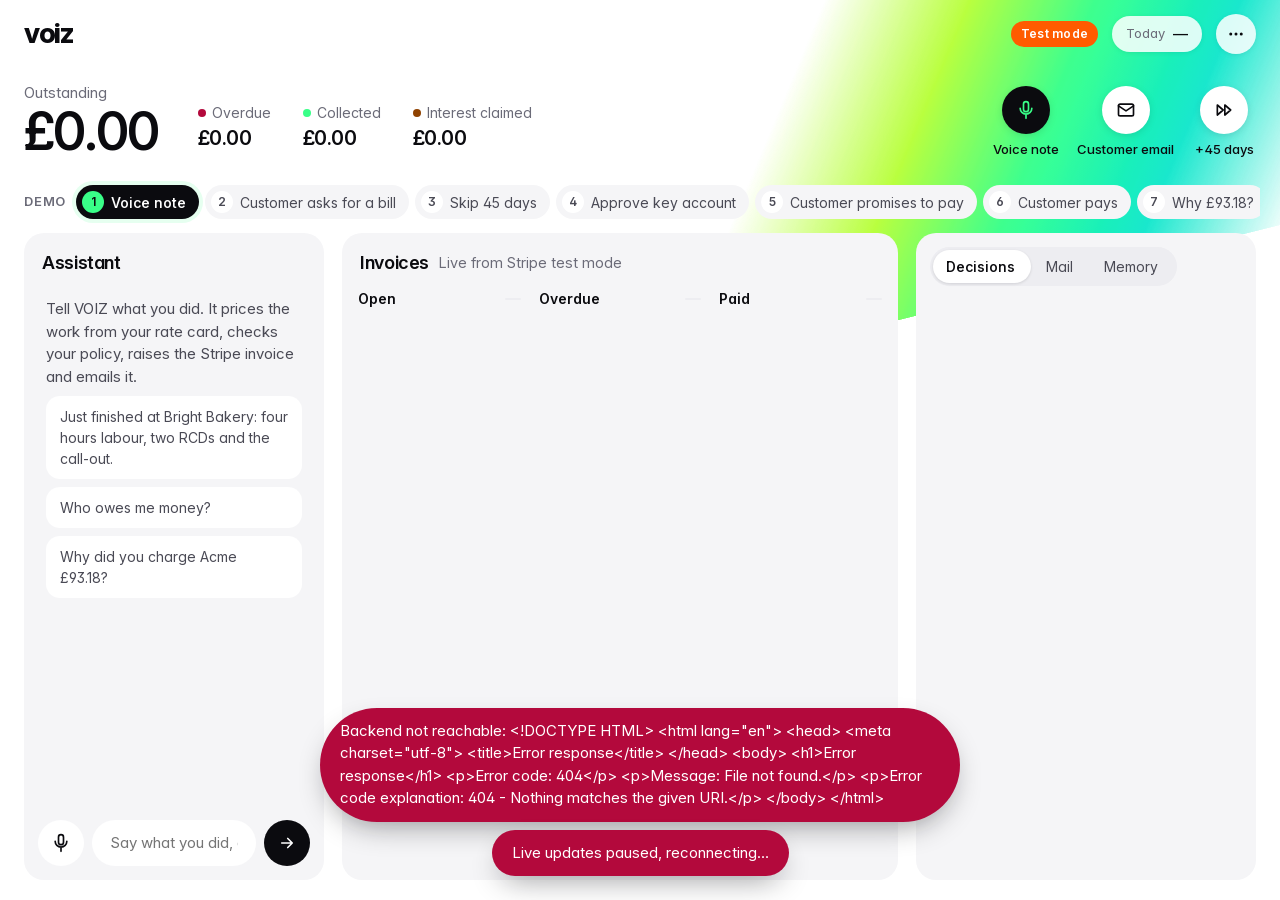
==== commit c16f94bc: "Guided demo: 7 one-click steps (→ key) for a calm 2-minute story Voice note → customer asks for a bi" ====
--- a/web/index.html
+++ b/web/index.html
@@ -44,6 +44,8 @@
       <button class="act" data-advance="45"><span class="act-ic"><svg viewBox="0 0 24 24" fill="none" stroke="currentColor" stroke-width="2" stroke-linecap="round" stroke-linejoin="round" aria-hidden="true"><path d="m4 6 7 6-7 6zM13 6l7 6-7 6z"/></svg></span>+45 days</button>
     </div>
   </section>
+
+  <nav class="demo" id="demo" aria-label="Demo steps"></nav>
 
   <div class="cols three">
     <section class="panel" aria-labelledby="desk-title">
--- a/web/styles.css
+++ b/web/styles.css
@@ -272,3 +272,21 @@
 *::-webkit-scrollbar { display: none; width: 0; height: 0; }
 @media (max-width: 1100px) { .ribbon { opacity: .5; } }
 .wordmark { font-size: 28px; font-weight: 760; letter-spacing: -0.05em; line-height: 1; color: var(--ink); padding-bottom: 3px; }
+
+/* ---------- guided demo steps ---------- */
+.demo { display: flex; align-items: center; gap: 6px; padding: 0 0 14px; flex-wrap: wrap; }
+.demo-label { font-size: 13px; font-weight: 600; color: var(--muted); text-transform: uppercase; letter-spacing: .06em; margin-right: 4px; }
+.step { display: inline-flex; align-items: center; gap: 7px; border: 0; border-radius: var(--r-btn); padding: 6px 13px 6px 6px; font-size: 14px; background: var(--surface); color: var(--ink-2); white-space: nowrap; transition: background .15s; }
+.step:hover { background: var(--surface-2); }
+.step-n { width: 22px; height: 22px; border-radius: 50%; display: grid; place-items: center; font-size: 12px; font-weight: 600; background: #fff; color: var(--ink-2); }
+.step.done { color: var(--green); }
+.step.done .step-n { background: var(--neon-soft); color: var(--green); }
+.step.current { background: var(--ink); color: #fff; font-weight: 550; box-shadow: 0 0 0 4px var(--neon-soft); }
+.step.current .step-n { background: var(--neon); color: var(--ink); }
+.step:disabled { opacity: .6; cursor: progress; }
+.demo-keys { font-size: 13px; color: var(--muted); }
+kbd { font-family: var(--font); font-size: 12px; background: var(--surface); border-radius: 6px; padding: 1px 6px; border: 1px solid var(--line); }
+.demo { flex-wrap: nowrap; overflow-x: auto; }
+.msg .tile { background: var(--surface); }
+.app { grid-template-rows: auto auto auto minmax(0, 1fr); }
+.demo { padding: 4px 4px 14px; margin: -4px -4px 0; }
